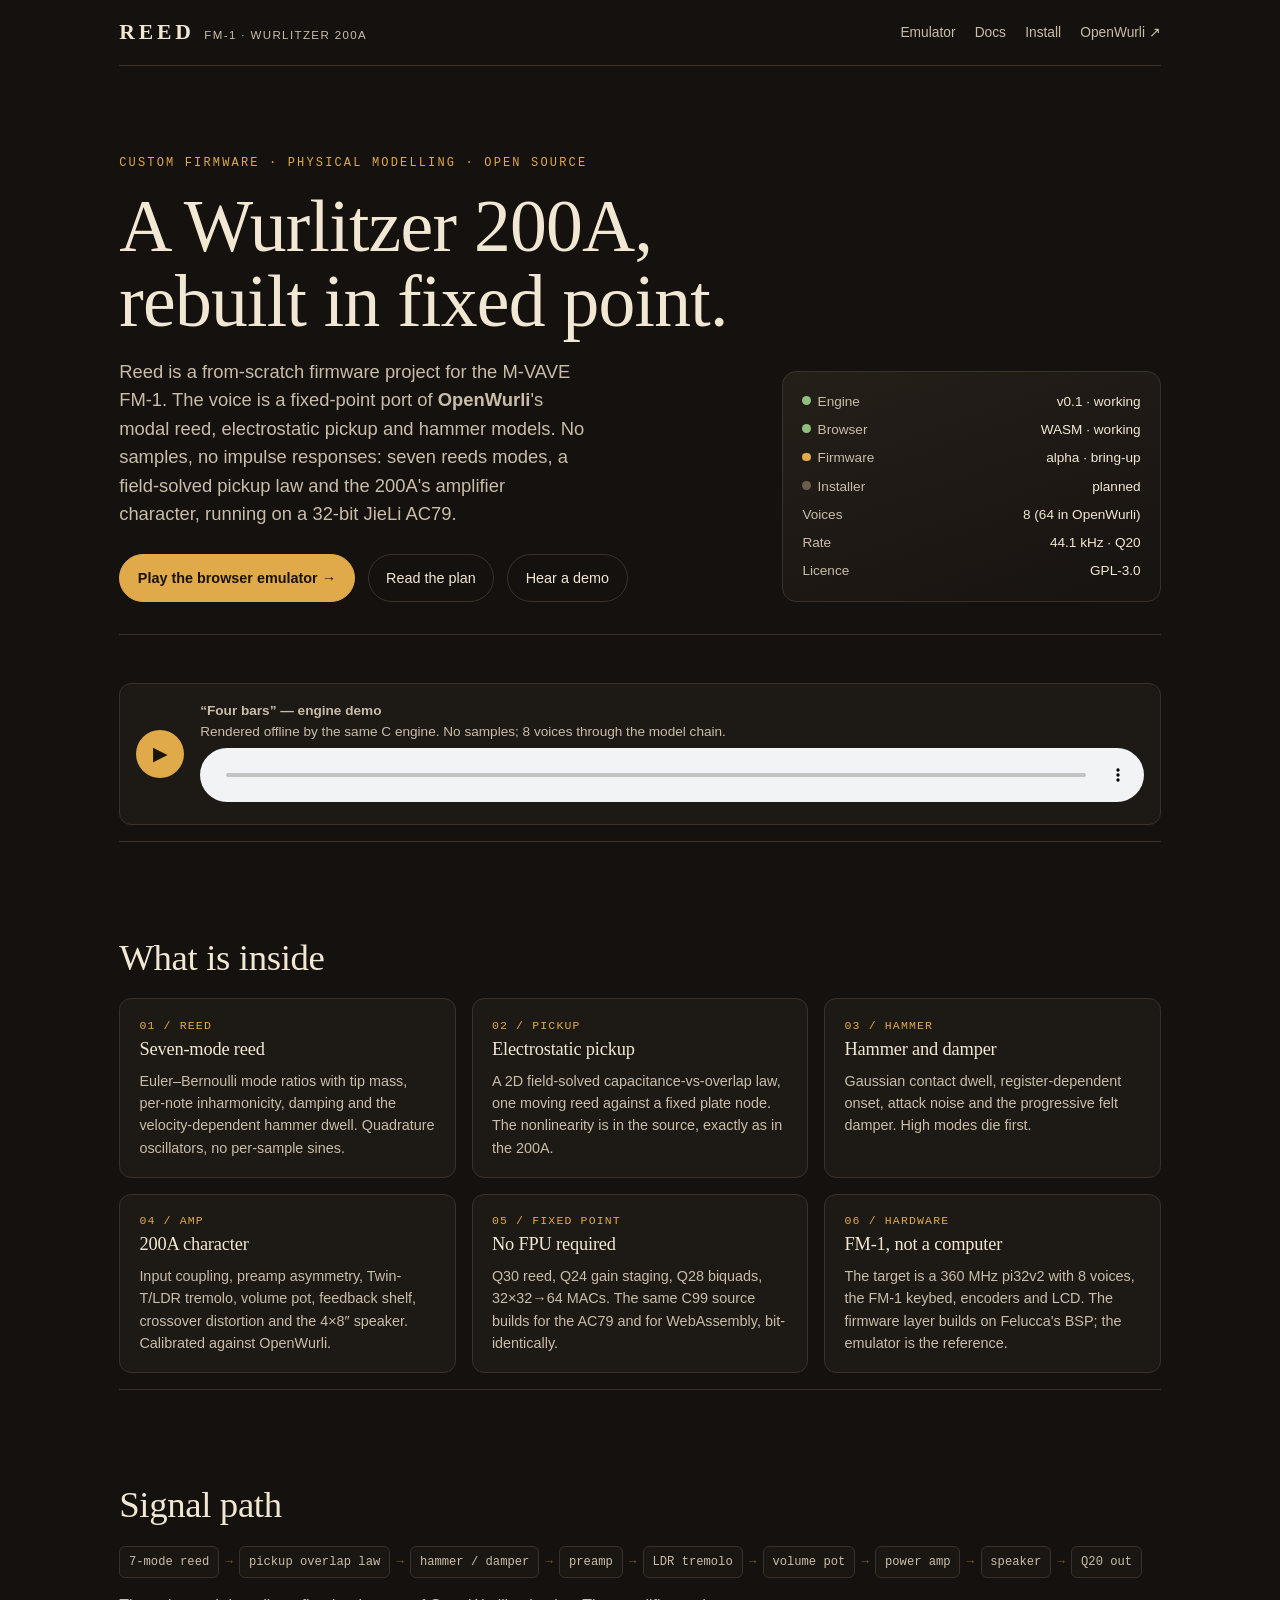
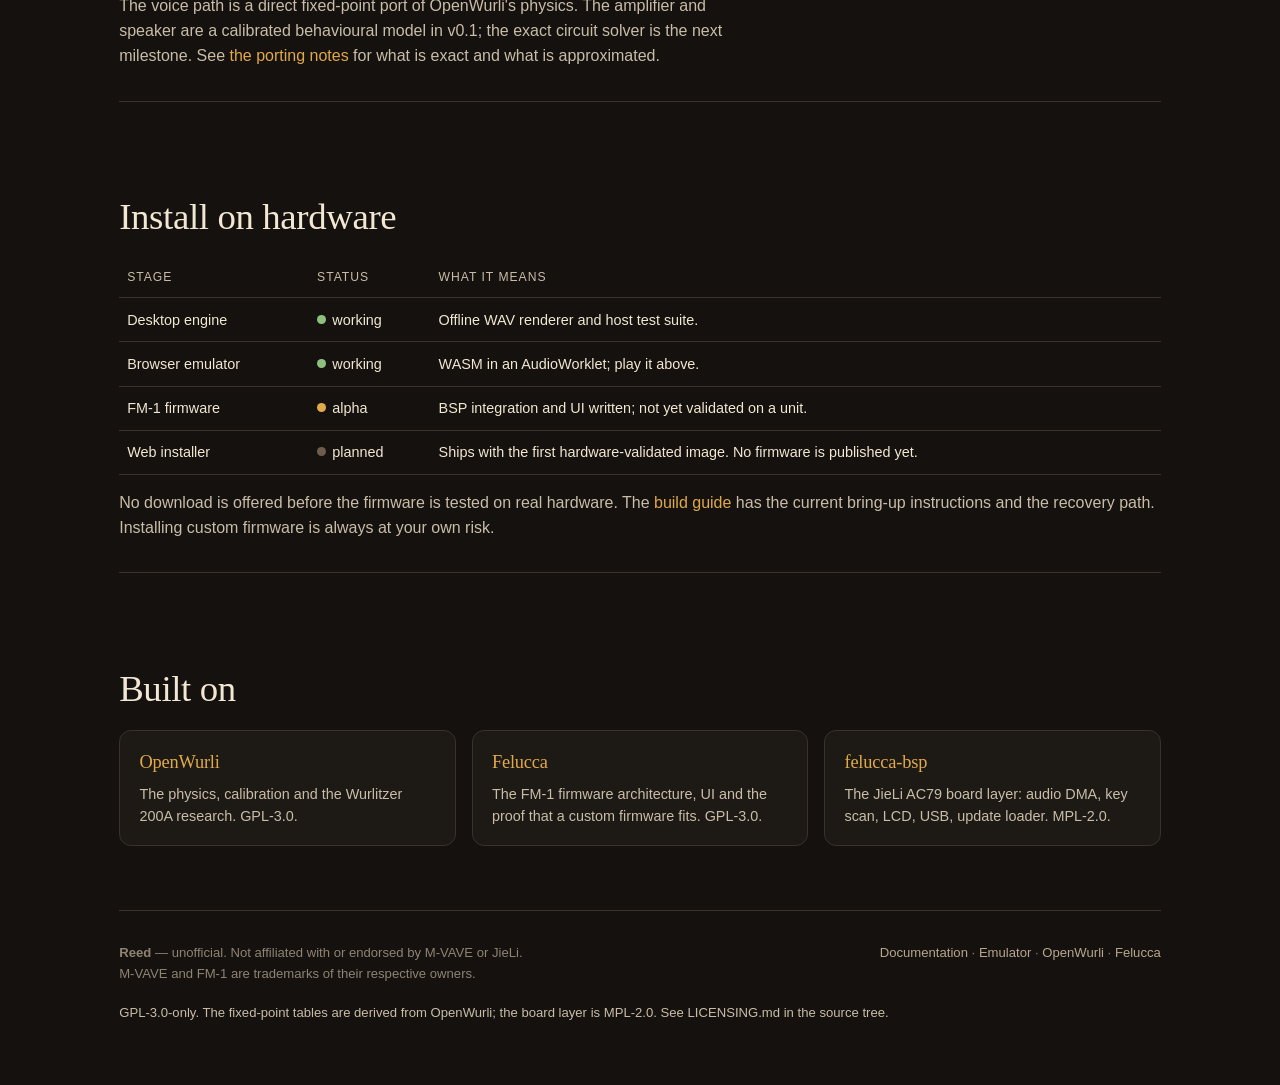
==== web/index.html @ 6df15e36 "Reed 0.1: fixed-point Wurlitzer 200A engine, emulator, docs, FM-1 alpha - portable C99 engine: 7-mod" ====
<!doctype html>
<html lang="en">
<head>
<meta charset="utf-8">
<meta name="viewport" content="width=device-width, initial-scale=1">
<title>Reed — a Wurlitzer 200A for the M-VAVE FM-1</title>
<meta name="description" content="A physical model of the Wurlitzer 200A, ported to a fixed-point engine for the M-VAVE FM-1. Open source, no samples.">
<link rel="icon" href="assets/favicon.svg" type="image/svg+xml">
<link rel="stylesheet" href="assets/style.css">
</head>
<body>
<div class="wrap">
  <header class="nav">
    <a class="brand" href="index.html"><strong>REED</strong><span>FM-1 · Wurlitzer 200A</span></a>
    <nav>
      <a href="try/index.html">Emulator</a>
      <a href="docs.html">Docs</a>
      <a href="#install">Install</a>
      <a href="https://github.com/hal0zer0/openwurli" target="_blank" rel="noopener">OpenWurli ↗</a>
    </nav>
  </header>

  <section class="hero">
    <div>
      <div class="kicker">Custom firmware · physical modelling · open source</div>
      <h1>A Wurlitzer 200A,<br>rebuilt in fixed point.</h1>
      <p class="lead">
        Reed is a from-scratch firmware project for the M-VAVE FM-1. The voice is a
        fixed-point port of <strong>OpenWurli</strong>'s modal reed, electrostatic pickup
        and hammer models. No samples, no impulse responses: seven reeds modes, a field-solved
        pickup law and the 200A's amplifier character, running on a 32-bit JieLi AC79.
      </p>
      <div class="actions">
        <a class="btn primary" href="try/index.html">Play the browser emulator →</a>
        <a class="btn" href="docs.html">Read the plan</a>
        <a class="btn" href="assets/demo.mp3">Hear a demo</a>
      </div>
    </div>
    <aside class="hero-card" aria-label="Project status">
      <dl>
        <dt><span class="dot"></span>Engine</dt><dd>v0.1 · working</dd>
        <dt><span class="dot"></span>Browser</dt><dd>WASM · working</dd>
        <dt><span class="dot wip"></span>Firmware</dt><dd>alpha · bring-up</dd>
        <dt><span class="dot todo"></span>Installer</dt><dd>planned</dd>
        <dt>Voices</dt><dd>8 (64 in OpenWurli)</dd>
        <dt>Rate</dt><dd>44.1 kHz · Q20</dd>
        <dt>Licence</dt><dd>GPL-3.0</dd>
      </dl>
    </aside>
  </section>

  <section class="section">
    <div class="player">
      <button id="play-demo" aria-label="Play demo">▶</button>
      <div class="meta">
        <strong>“Four bars” — engine demo</strong><br>
        Rendered offline by the same C engine. No samples; 8 voices through the model chain.
        <audio id="demo" controls preload="none" src="assets/demo.mp3"></audio>
      </div>
    </div>
  </section>

  <section class="section">
    <h2>What is inside</h2>
    <div class="grid">
      <div class="card">
        <div class="num">01 / REED</div>
        <h3>Seven-mode reed</h3>
        <p>Euler–Bernoulli mode ratios with tip mass, per-note inharmonicity, damping and
        the velocity-dependent hammer dwell. Quadrature oscillators, no per-sample sines.</p>
      </div>
      <div class="card">
        <div class="num">02 / PICKUP</div>
        <h3>Electrostatic pickup</h3>
        <p>A 2D field-solved capacitance-vs-overlap law, one moving reed against a fixed
        plate node. The nonlinearity is in the source, exactly as in the 200A.</p>
      </div>
      <div class="card">
        <div class="num">03 / HAMMER</div>
        <h3>Hammer and damper</h3>
        <p>Gaussian contact dwell, register-dependent onset, attack noise and the
        progressive felt damper. High modes die first.</p>
      </div>
      <div class="card">
        <div class="num">04 / AMP</div>
        <h3>200A character</h3>
        <p>Input coupling, preamp asymmetry, Twin-T/LDR tremolo, volume pot, feedback
        shelf, crossover distortion and the 4×8″ speaker. Calibrated against OpenWurli.</p>
      </div>
      <div class="card">
        <div class="num">05 / FIXED POINT</div>
        <h3>No FPU required</h3>
        <p>Q30 reed, Q24 gain staging, Q28 biquads, 32×32→64 MACs. The same C99 source
        builds for the AC79 and for WebAssembly, bit-identically.</p>
      </div>
      <div class="card">
        <div class="num">06 / HARDWARE</div>
        <h3>FM-1, not a computer</h3>
        <p>The target is a 360 MHz pi32v2 with 8 voices, the FM-1 keybed, encoders and
        LCD. The firmware layer builds on Felucca's BSP; the emulator is the reference.</p>
      </div>
    </div>
  </section>

  <section class="section">
    <h2>Signal path</h2>
    <div class="flow" aria-label="Signal flow">
      <span>7-mode reed</span><i>→</i>
      <span>pickup overlap law</span><i>→</i>
      <span>hammer / damper</span><i>→</i>
      <span>preamp</span><i>→</i>
      <span>LDR tremolo</span><i>→</i>
      <span>volume pot</span><i>→</i>
      <span>power amp</span><i>→</i>
      <span>speaker</span><i>→</i>
      <span>Q20 out</span>
    </div>
    <p style="margin-top:1rem;max-width:70ch">
      The voice path is a direct fixed-point port of OpenWurli's physics. The amplifier
      and speaker are a calibrated behavioural model in v0.1; the exact circuit solver
      is the next milestone. See <a href="docs.html#porting">the porting notes</a> for what
      is exact and what is approximated.
    </p>
  </section>

  <section class="section" id="install">
    <h2>Install on hardware</h2>
    <table class="status">
      <tr><th>Stage</th><th>Status</th><th>What it means</th></tr>
      <tr><td>Desktop engine</td><td><span class="dot"></span>working</td><td>Offline WAV renderer and host test suite.</td></tr>
      <tr><td>Browser emulator</td><td><span class="dot"></span>working</td><td>WASM in an AudioWorklet; play it above.</td></tr>
      <tr><td>FM-1 firmware</td><td><span class="dot wip"></span>alpha</td><td>BSP integration and UI written; not yet validated on a unit.</td></tr>
      <tr><td>Web installer</td><td><span class="dot todo"></span>planned</td><td>Ships with the first hardware-validated image. No firmware is published yet.</td></tr>
    </table>
    <p style="margin-top:1rem">
      No download is offered before the firmware is tested on real hardware. The
      <a href="docs.html#build">build guide</a> has the current bring-up instructions and the
      recovery path. Installing custom firmware is always at your own risk.
    </p>
  </section>

  <section class="section">
    <h2>Built on</h2>
    <div class="grid">
      <div class="card">
        <h3><a href="https://github.com/hal0zer0/openwurli" target="_blank" rel="noopener">OpenWurli</a></h3>
        <p>The physics, calibration and the Wurlitzer 200A research. GPL-3.0.</p>
      </div>
      <div class="card">
        <h3><a href="https://github.com/hugelton/Felucca" target="_blank" rel="noopener">Felucca</a></h3>
        <p>The FM-1 firmware architecture, UI and the proof that a custom firmware fits. GPL-3.0.</p>
      </div>
      <div class="card">
        <h3><a href="https://github.com/hugelton/felucca-bsp" target="_blank" rel="noopener">felucca-bsp</a></h3>
        <p>The JieLi AC79 board layer: audio DMA, key scan, LCD, USB, update loader. MPL-2.0.</p>
      </div>
    </div>
  </section>

  <footer>
    <div class="cols">
      <div>
        <strong>Reed</strong> — unofficial. Not affiliated with or endorsed by M-VAVE or JieLi.<br>
        M-VAVE and FM-1 are trademarks of their respective owners.
      </div>
      <div>
        <a href="docs.html">Documentation</a> ·
        <a href="try/index.html">Emulator</a> ·
        <a href="https://github.com/hal0zer0/openwurli" target="_blank" rel="noopener">OpenWurli</a> ·
        <a href="https://github.com/hugelton/Felucca" target="_blank" rel="noopener">Felucca</a>
      </div>
    </div>
    <p style="margin-top:1.2rem">GPL-3.0-only. The fixed-point tables are derived from OpenWurli; the board layer is MPL-2.0. See LICENSING.md in the source tree.</p>
  </footer>
</div>
<script>
  document.getElementById('play-demo').addEventListener('click', () => {
    const a = document.getElementById('demo');
    if (a.paused) { a.play(); document.getElementById('play-demo').textContent = '❚❚'; }
    else { a.pause(); document.getElementById('play-demo').textContent = '▶'; }
  });
  document.getElementById('demo').addEventListener('ended', () => {
    document.getElementById('play-demo').textContent = '▶';
  });
</script>
</body>
</html>
---- web/assets/style.css ----
:root {
  --ink: #14110e;
  --panel: #1d1915;
  --panel-2: #26211b;
  --cream: #f2e7d3;
  --cream-dim: #c9bda9;
  --amber: #e0a94a;
  --amber-soft: #8a6428;
  --red: #b5483c;
  --line: #3a322a;
  --green: #8fbf7f;
  --mono: "SFMono-Regular", ui-monospace, Menlo, Consolas, monospace;
  --sans: -apple-system, BlinkMacSystemFont, "Segoe UI", Roboto, Helvetica, Arial, sans-serif;
  --serif: "Iowan Old Style", "Palatino Linotype", Palatino, Georgia, serif;
}

* { box-sizing: border-box; }
html, body { margin: 0; padding: 0; }
body {
  background: var(--ink);
  color: var(--cream);
  font-family: var(--sans);
  line-height: 1.55;
  -webkit-font-smoothing: antialiased;
}
a { color: var(--amber); text-decoration: none; }
a:hover { text-decoration: underline; }
img { max-width: 100%; }
code, pre { font-family: var(--mono); }
pre {
  background: #0d0b09;
  border: 1px solid var(--line);
  border-radius: 8px;
  padding: 1rem;
  overflow-x: auto;
  font-size: .86rem;
  color: #d8cdb9;
}
h1, h2, h3 { font-family: var(--serif); font-weight: 500; letter-spacing: -.01em; }
h1 { font-size: clamp(2.4rem, 6vw, 4.6rem); line-height: 1.02; margin: 0 0 1rem; }
h2 { font-size: clamp(1.6rem, 3.2vw, 2.3rem); margin: 2.4rem 0 .8rem; }
h3 { font-size: 1.15rem; margin: 0 0 .4rem; }
p { color: var(--cream-dim); }
.wrap { max-width: 1080px; margin: 0 auto; padding: 0 1.2rem; }

/* top bar */
.nav {
  display: flex; align-items: center; justify-content: space-between;
  padding: 1rem 0; border-bottom: 1px solid var(--line);
}
.brand { display: flex; align-items: baseline; gap: .6rem; color: var(--cream); }
.brand strong { font-family: var(--serif); font-size: 1.35rem; letter-spacing: .18em; }
.brand span { color: var(--cream-dim); font-size: .72rem; letter-spacing: .12em; text-transform: uppercase; }
.nav nav { display: flex; gap: 1.2rem; font-size: .86rem; }
.nav nav a { color: var(--cream-dim); }
.nav nav a:hover { color: var(--amber); }

/* hero */
.hero { padding: clamp(2.5rem, 7vw, 5.5rem) 0 2rem; display: grid; grid-template-columns: 1.25fr .75fr; gap: 2rem; align-items: end; }
.hero .kicker { font-family: var(--mono); font-size: .75rem; letter-spacing: .18em; text-transform: uppercase; color: var(--amber); margin-bottom: 1rem; }
.hero p.lead { font-size: 1.15rem; max-width: 46ch; }
.hero-card {
  border: 1px solid var(--line); border-radius: 14px; background: linear-gradient(160deg, #241f19, #171310);
  padding: 1.2rem; font-size: .85rem;
}
.hero-card dl { display: grid; grid-template-columns: auto 1fr; gap: .45rem 1rem; margin: 0; }
.hero-card dt { color: var(--cream-dim); }
.hero-card dd { margin: 0; color: var(--cream); text-align: right; }
.dot { display: inline-block; width: .55rem; height: .55rem; border-radius: 50%; background: var(--green); margin-right: .4rem; vertical-align: 1px; }
.dot.wip { background: var(--amber); }
.dot.todo { background: #6d5d4c; }

.actions { display: flex; flex-wrap: wrap; gap: .8rem; margin-top: 1.6rem; }
.btn {
  display: inline-flex; align-items: center; gap: .5rem; padding: .72rem 1.1rem;
  border-radius: 999px; border: 1px solid var(--line); color: var(--cream);
  font-size: .9rem; text-decoration: none; transition: .15s ease;
  background: transparent; cursor: pointer; font-family: inherit;
}
.btn:hover { border-color: var(--amber); color: var(--amber); text-decoration: none; }
.btn.primary { background: var(--amber); color: #1a1308; border-color: var(--amber); font-weight: 600; }
.btn.primary:hover { background: #f0bd65; color: #1a1308; }

/* sections */
.section { padding: 3rem 0 1rem; border-top: 1px solid var(--line); }
.grid { display: grid; grid-template-columns: repeat(3, 1fr); gap: 1rem; }
.card { border: 1px solid var(--line); border-radius: 12px; padding: 1.1rem 1.2rem; background: var(--panel); }
.card p { margin: .3rem 0 0; font-size: .9rem; }
.card .num { font-family: var(--mono); color: var(--amber); font-size: .72rem; letter-spacing: .1em; }

/* audio player */
.player { display: grid; grid-template-columns: auto 1fr; gap: 1rem; align-items: center; border: 1px solid var(--line); border-radius: 12px; padding: 1rem; background: var(--panel); }
.player button { width: 3rem; height: 3rem; border-radius: 50%; border: 0; background: var(--amber); color: #1a1308; font-size: 1.2rem; cursor: pointer; }
.player .meta { color: var(--cream-dim); font-size: .85rem; }
.player audio { width: 100%; margin-top: .4rem; }

/* flow */
.flow { display: flex; flex-wrap: wrap; gap: .4rem; align-items: center; font-family: var(--mono); font-size: .76rem; color: var(--cream-dim); }
.flow span { border: 1px solid var(--line); border-radius: 6px; padding: .35rem .55rem; background: #1a1612; }
.flow i { color: var(--amber-soft); font-style: normal; }

/* table */
table.status { width: 100%; border-collapse: collapse; font-size: .9rem; }
table.status th, table.status td { text-align: left; padding: .65rem .5rem; border-bottom: 1px solid var(--line); }
table.status th { color: var(--cream-dim); font-weight: 500; font-size: .76rem; letter-spacing: .08em; text-transform: uppercase; }

/* footer */
footer { margin-top: 3rem; border-top: 1px solid var(--line); padding: 2rem 0 3rem; font-size: .82rem; color: #8f8374; }
footer .cols { display: flex; flex-wrap: wrap; justify-content: space-between; gap: 1rem; }
footer a { color: #b8a78f; }

/* ============================ emulator ============================ */
body.try { background: #0e0c0a; min-height: 100vh; }
.try-head { display: flex; align-items: center; justify-content: space-between; padding: .8rem 1rem; border-bottom: 1px solid var(--line); }
.try-head .links { display: flex; gap: 1rem; font-size: .8rem; }
.try-main { max-width: 1180px; margin: 0 auto; padding: 1rem; }
.instrument {
  position: relative; border-radius: 18px; border: 1px solid #4b4034;
  background:
    radial-gradient(120% 140% at 50% 0%, #3a3128 0%, #241f19 48%, #17130f 100%);
  box-shadow: 0 30px 80px rgba(0,0,0,.6), inset 0 1px 0 rgba(255,255,255,.08);
  padding: 1.2rem 1.2rem 1rem;
}
.instrument::after {
  content: ""; position: absolute; inset: 8px; border-radius: 12px;
  border: 1px solid rgba(255,255,255,.04); pointer-events: none;
}
.badge { position: absolute; top: 1rem; right: 1.2rem; font-family: var(--mono); font-size: .62rem; letter-spacing: .16em; color: #8d7d68; text-transform: uppercase; }
.lcd-row { display: grid; grid-template-columns: 1fr auto; gap: 1rem; align-items: start; margin-bottom: 1rem; }
.lcd {
  background: #101a12; border: 1px solid #2f3f2d; border-radius: 8px;
  padding: .65rem .9rem; font-family: var(--mono); min-height: 4.6rem;
  box-shadow: inset 0 0 18px rgba(0,0,0,.65), 0 0 0 3px #0b0907;
  color: #b8d6a6;
}
.lcd .l1 { font-size: .64rem; letter-spacing: .16em; color: #7e9c72; }
.lcd .l2 { font-size: 1.15rem; letter-spacing: .08em; margin-top: .2rem; }
.lcd .l3 { font-size: .68rem; color: #83a077; margin-top: .25rem; }
.scope-wrap { border: 1px solid #3a322a; border-radius: 8px; background: #100e0b; padding: .35rem; }
canvas#scope { display: block; width: 220px; height: 64px; }
.controls { display: grid; grid-template-columns: repeat(5, minmax(0,1fr)); gap: .7rem; margin-bottom: 1rem; }
.ctrl {
  border: 1px solid #3c3329; border-radius: 10px; padding: .55rem .7rem .6rem;
  background: linear-gradient(180deg, #27211a, #1c1813);
}
.ctrl label { display: flex; justify-content: space-between; font-family: var(--mono); font-size: .62rem; letter-spacing: .1em; color: #a8977f; text-transform: uppercase; }
.ctrl output { color: var(--amber); }
.ctrl input[type=range] {
  width: 100%; margin: .55rem 0 .1rem; accent-color: var(--amber); height: 22px;
}
.hint { font-size: .72rem; color: #8d7d68; text-align: center; margin-top: .4rem; }
.keyboard { position: relative; height: 190px; margin-top: .5rem; user-select: none; touch-action: none; }
.keyboard .white { position: absolute; top: 0; bottom: 0; border-radius: 0 0 6px 6px; background: linear-gradient(180deg, #f7efe0, #ded1bb); border: 1px solid #a99b85; box-shadow: inset 0 -6px 10px rgba(0,0,0,.08); cursor: pointer; }
.keyboard .white.down { background: linear-gradient(180deg, #e3cfa9, #c4ad84); transform: translateY(2px); }
.keyboard .black { position: absolute; top: 0; height: 62%; border-radius: 0 0 4px 4px; background: linear-gradient(180deg, #2a241e, #0d0b09); border: 1px solid #050403; z-index: 2; cursor: pointer; box-shadow: 0 3px 6px rgba(0,0,0,.5); }
.keyboard .black.down { background: linear-gradient(180deg, #4b3d2c, #221b14); transform: translateY(2px); }
.keyboard .key-label { position: absolute; bottom: 7px; left: 0; right: 0; text-align: center; font-family: var(--mono); font-size: .58rem; color: #9a8a72; pointer-events: none; }
.transport { display: flex; flex-wrap: wrap; gap: .5rem; align-items: center; margin-top: .9rem; }
.mini {
  font-family: var(--mono); font-size: .68rem; letter-spacing: .08em; text-transform: uppercase;
  background: #241f19; color: #c2b198; border: 1px solid #463b2f; border-radius: 6px;
  padding: .5rem .7rem; cursor: pointer;
}
.mini:hover, .mini.on { border-color: var(--amber); color: var(--amber); }
.mini.danger:hover { border-color: var(--red); color: #e58a7c; }
.spacer { flex: 1; }
.power { background: var(--amber); color: #1a1308; border-color: var(--amber); font-weight: 700; }
.power.off { background: #2a241d; color: #8d7d68; border-color: #463b2f; }
.statusline { display: flex; gap: 1rem; flex-wrap: wrap; font-family: var(--mono); font-size: .66rem; color: #8d7d68; margin-top: .8rem; }
.statusline b { color: var(--green); font-weight: 500; }
.midi-note { color: var(--amber); }
.overlay { position: absolute; inset: 0; border-radius: 18px; background: rgba(14,12,10,.82); display: flex; align-items: center; justify-content: center; z-index: 10; }
.overlay.hidden { display: none; }
.overlay .box { text-align: center; max-width: 420px; padding: 1.4rem; }
.overlay h2 { margin-top: 0; }
.overlay p { margin: .4rem 0 1rem; }

@media (max-width: 800px) {
  .hero { grid-template-columns: 1fr; }
  .grid { grid-template-columns: 1fr; }
  .controls { grid-template-columns: repeat(2, 1fr); }
  .lcd-row { grid-template-columns: 1fr; }
  canvas#scope { width: 100%; }
  .keyboard { height: 150px; }
  .try-head .links { display: none; }
}
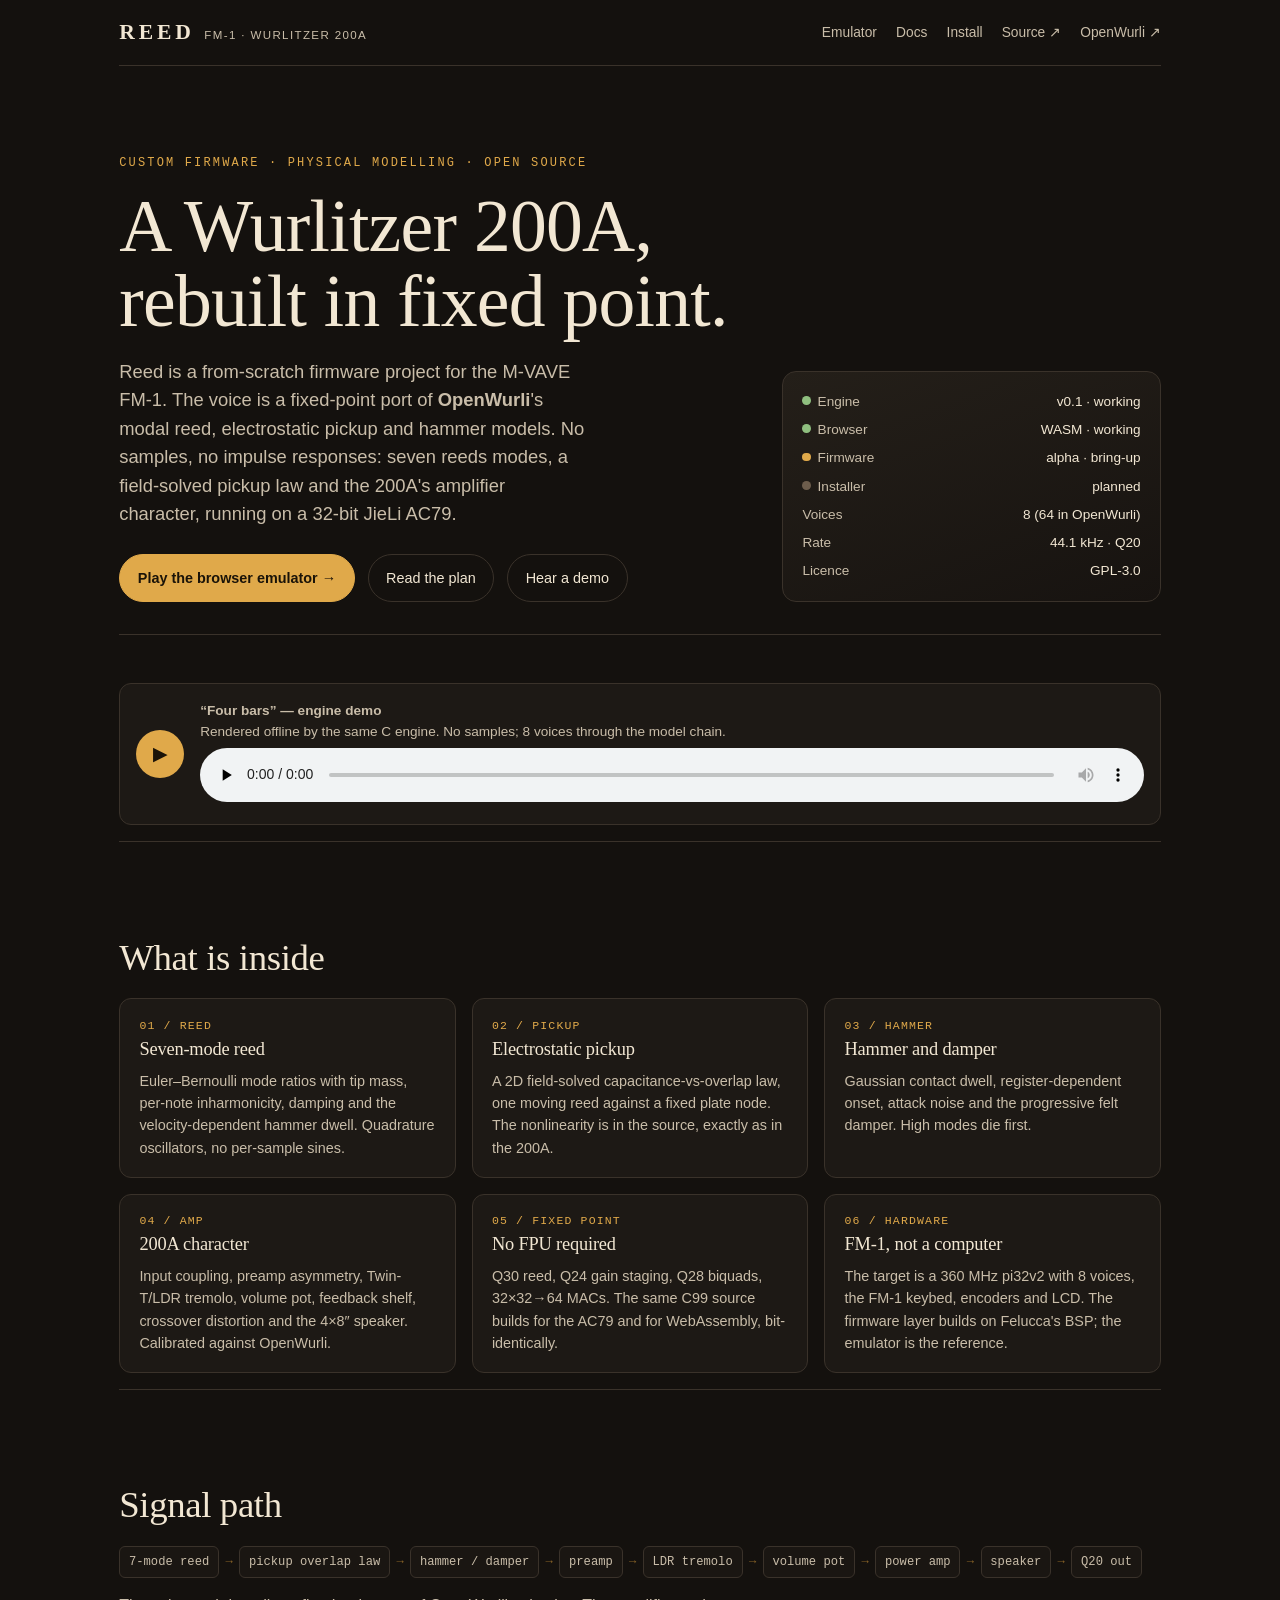
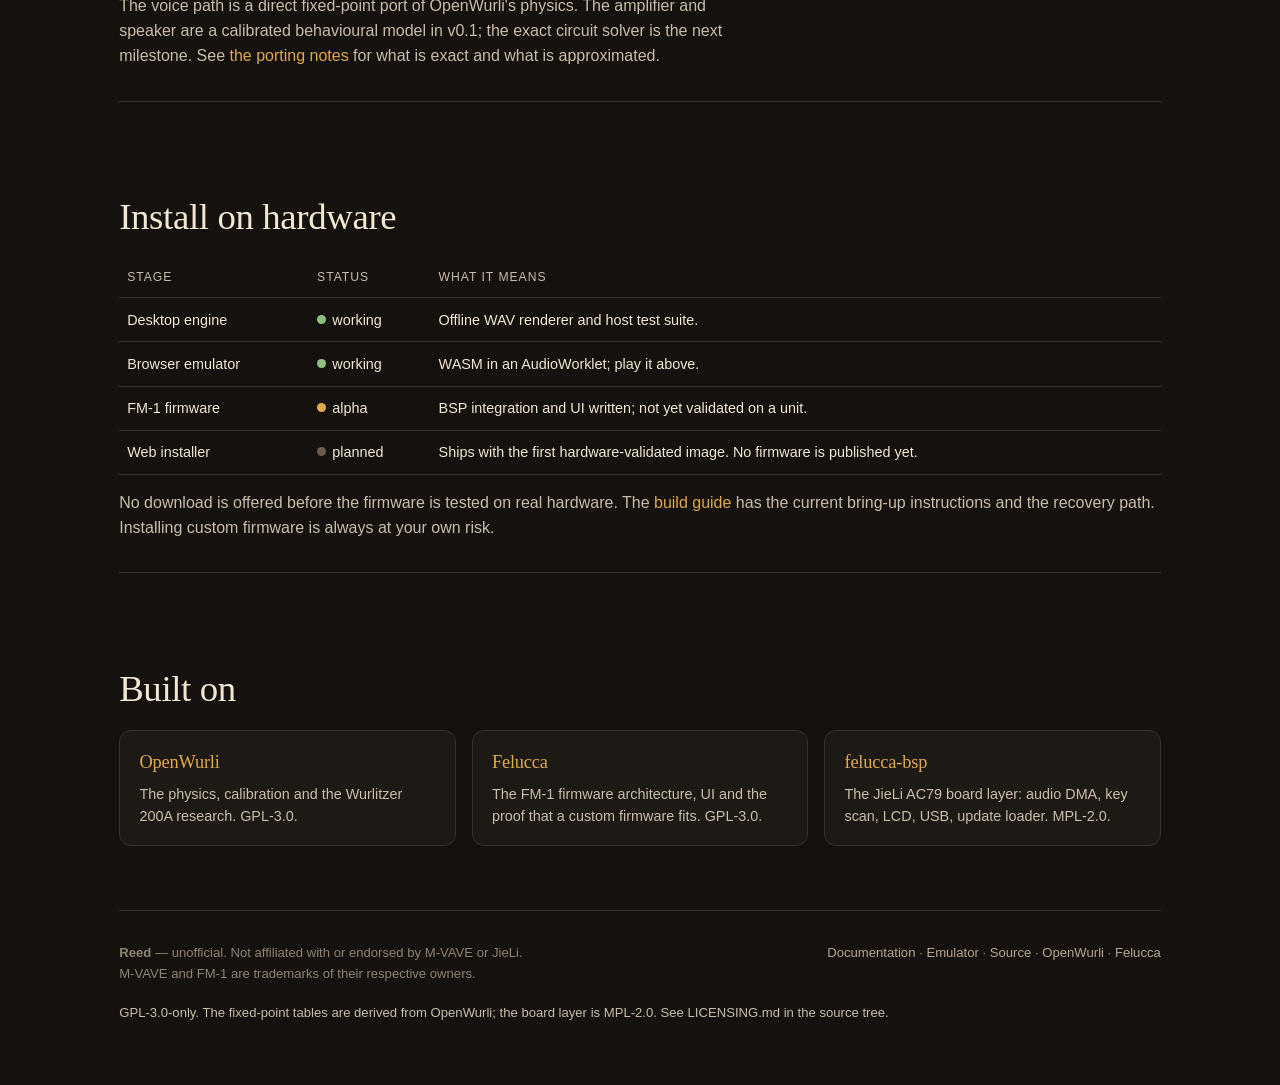
==== commit 2826004c: "docs: link the live site and source" ====
--- a/web/index.html
+++ b/web/index.html
@@ -16,6 +16,7 @@
       <a href="try/index.html">Emulator</a>
       <a href="docs.html">Docs</a>
       <a href="#install">Install</a>
+      <a href="https://github.com/ograndebe/fm1-reed" target="_blank" rel="noopener">Source ↗</a>
       <a href="https://github.com/hal0zer0/openwurli" target="_blank" rel="noopener">OpenWurli ↗</a>
     </nav>
   </header>
@@ -166,6 +167,7 @@
       <div>
         <a href="docs.html">Documentation</a> ·
         <a href="try/index.html">Emulator</a> ·
+        <a href="https://github.com/ograndebe/fm1-reed" target="_blank" rel="noopener">Source</a> ·
         <a href="https://github.com/hal0zer0/openwurli" target="_blank" rel="noopener">OpenWurli</a> ·
         <a href="https://github.com/hugelton/Felucca" target="_blank" rel="noopener">Felucca</a>
       </div>
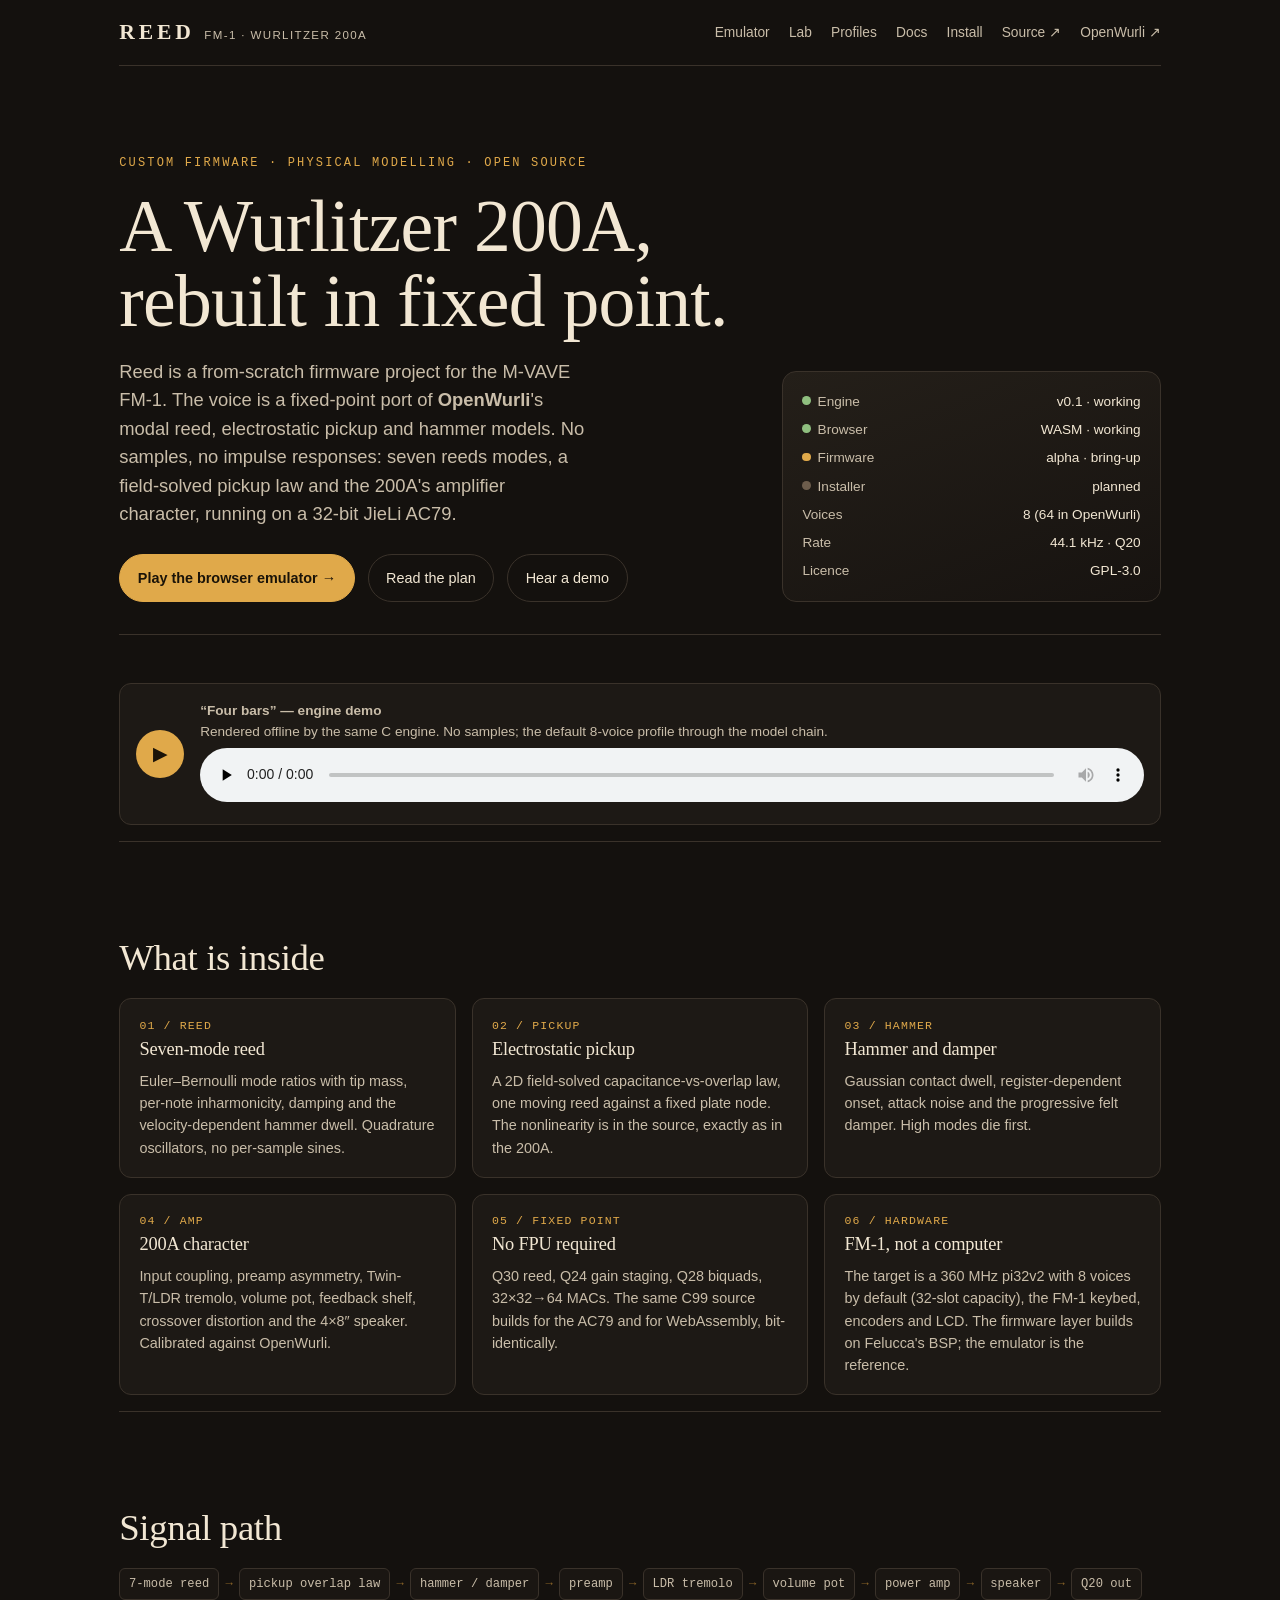
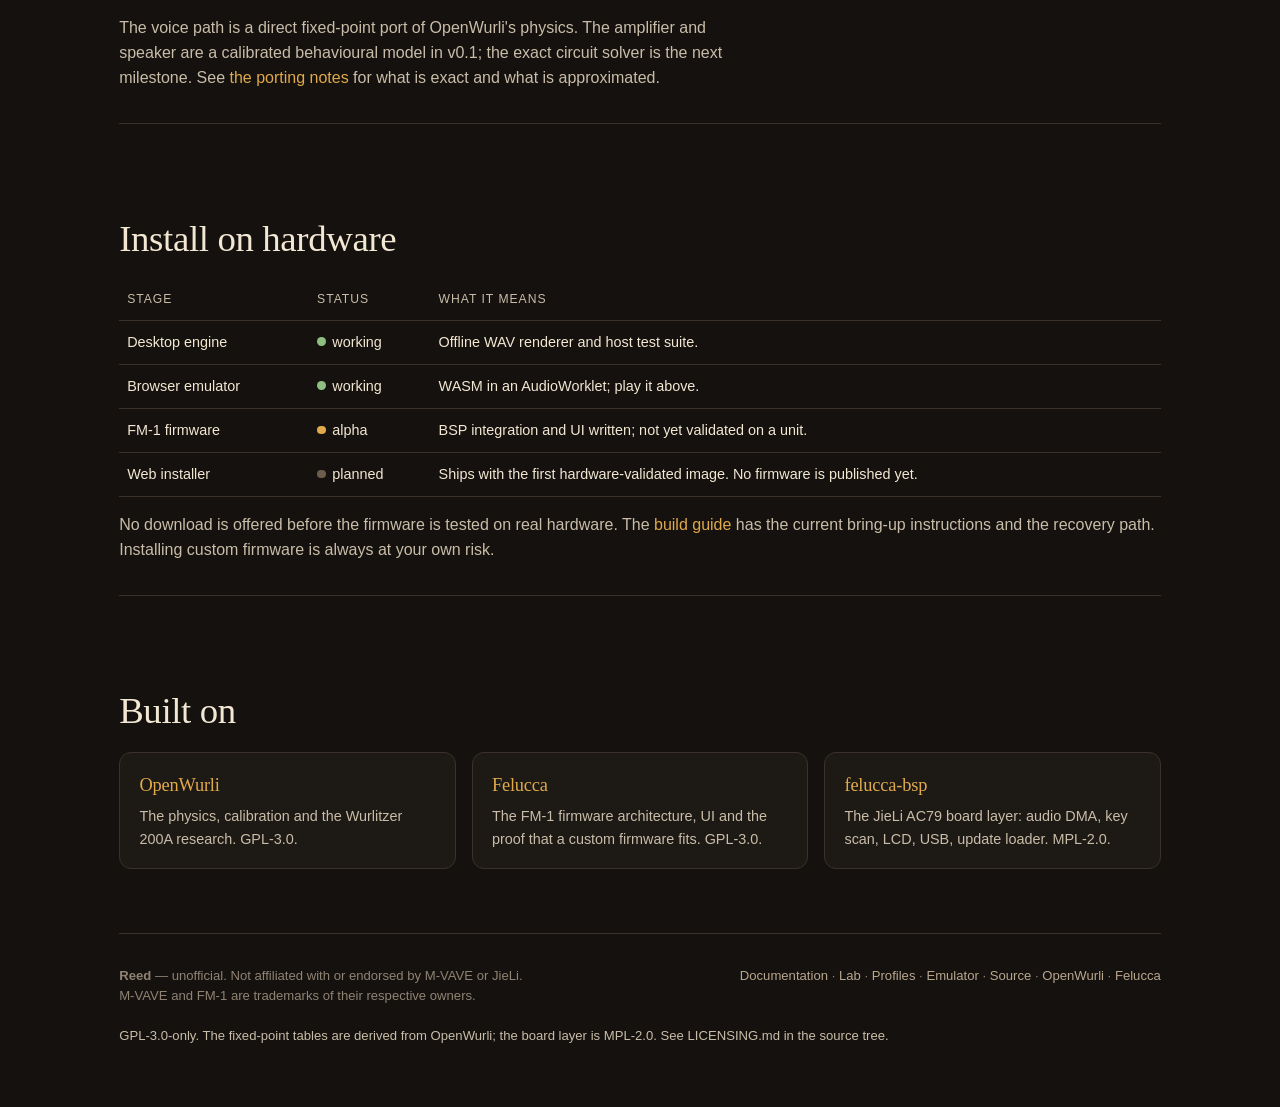
==== commit 4672eed2: "lab: runtime voice/quality profiles, REED_LAB console+UAC, capture runner, WIP pages - engine: voice" ====
--- a/web/index.html
+++ b/web/index.html
@@ -14,6 +14,8 @@
     <a class="brand" href="index.html"><strong>REED</strong><span>FM-1 · Wurlitzer 200A</span></a>
     <nav>
       <a href="try/index.html">Emulator</a>
+      <a href="lab.html">Lab</a>
+      <a href="profiles.html">Profiles</a>
       <a href="docs.html">Docs</a>
       <a href="#install">Install</a>
       <a href="https://github.com/ograndebe/fm1-reed" target="_blank" rel="noopener">Source ↗</a>
@@ -55,7 +57,7 @@
       <button id="play-demo" aria-label="Play demo">▶</button>
       <div class="meta">
         <strong>“Four bars” — engine demo</strong><br>
-        Rendered offline by the same C engine. No samples; 8 voices through the model chain.
+        Rendered offline by the same C engine. No samples; the default 8-voice profile through the model chain.
         <audio id="demo" controls preload="none" src="assets/demo.mp3"></audio>
       </div>
     </div>
@@ -97,7 +99,7 @@
       <div class="card">
         <div class="num">06 / HARDWARE</div>
         <h3>FM-1, not a computer</h3>
-        <p>The target is a 360 MHz pi32v2 with 8 voices, the FM-1 keybed, encoders and
+        <p>The target is a 360 MHz pi32v2 with 8 voices by default (32-slot capacity), the FM-1 keybed, encoders and
         LCD. The firmware layer builds on Felucca's BSP; the emulator is the reference.</p>
       </div>
     </div>
@@ -166,6 +168,8 @@
       </div>
       <div>
         <a href="docs.html">Documentation</a> ·
+        <a href="lab.html">Lab</a> ·
+        <a href="profiles.html">Profiles</a> ·
         <a href="try/index.html">Emulator</a> ·
         <a href="https://github.com/ograndebe/fm1-reed" target="_blank" rel="noopener">Source</a> ·
         <a href="https://github.com/hal0zer0/openwurli" target="_blank" rel="noopener">OpenWurli</a> ·
--- a/web/assets/style.css
+++ b/web/assets/style.css
@@ -184,3 +184,18 @@
   .keyboard { height: 150px; }
   .try-head .links { display: none; }
 }
+
+/* lab / profiles */
+.pill { display: inline-block; padding: .18rem .5rem; border-radius: 999px; font-family: var(--mono); font-size: .62rem; letter-spacing: .08em; text-transform: uppercase; border: 1px solid var(--line); color: var(--cream-dim); }
+.pill.wip { color: #1a1308; background: var(--amber); border-color: var(--amber); }
+.pill.ok { color: #10200e; background: var(--green); border-color: var(--green); }
+.pill.todo { color: var(--cream-dim); }
+.lab-note { border-left: 2px solid var(--amber-soft); padding: .4rem 0 .4rem 1rem; color: var(--cream-dim); font-size: .92rem; }
+.lab-note strong { color: var(--cream); }
+.steps { counter-reset: step; display: grid; gap: .7rem; }
+.step { display: grid; grid-template-columns: 2rem 1fr; gap: .8rem; border: 1px solid var(--line); border-radius: 10px; padding: .9rem 1rem; background: var(--panel); }
+.step::before { counter-increment: step; content: counter(step); font-family: var(--mono); color: var(--amber); }
+.step h3 { margin: 0 0 .2rem; }
+.step p { margin: 0; font-size: .9rem; }
+.result-table td:last-child, .result-table th:last-child { text-align: right; }
+.muted { color: #8d7d68; }
